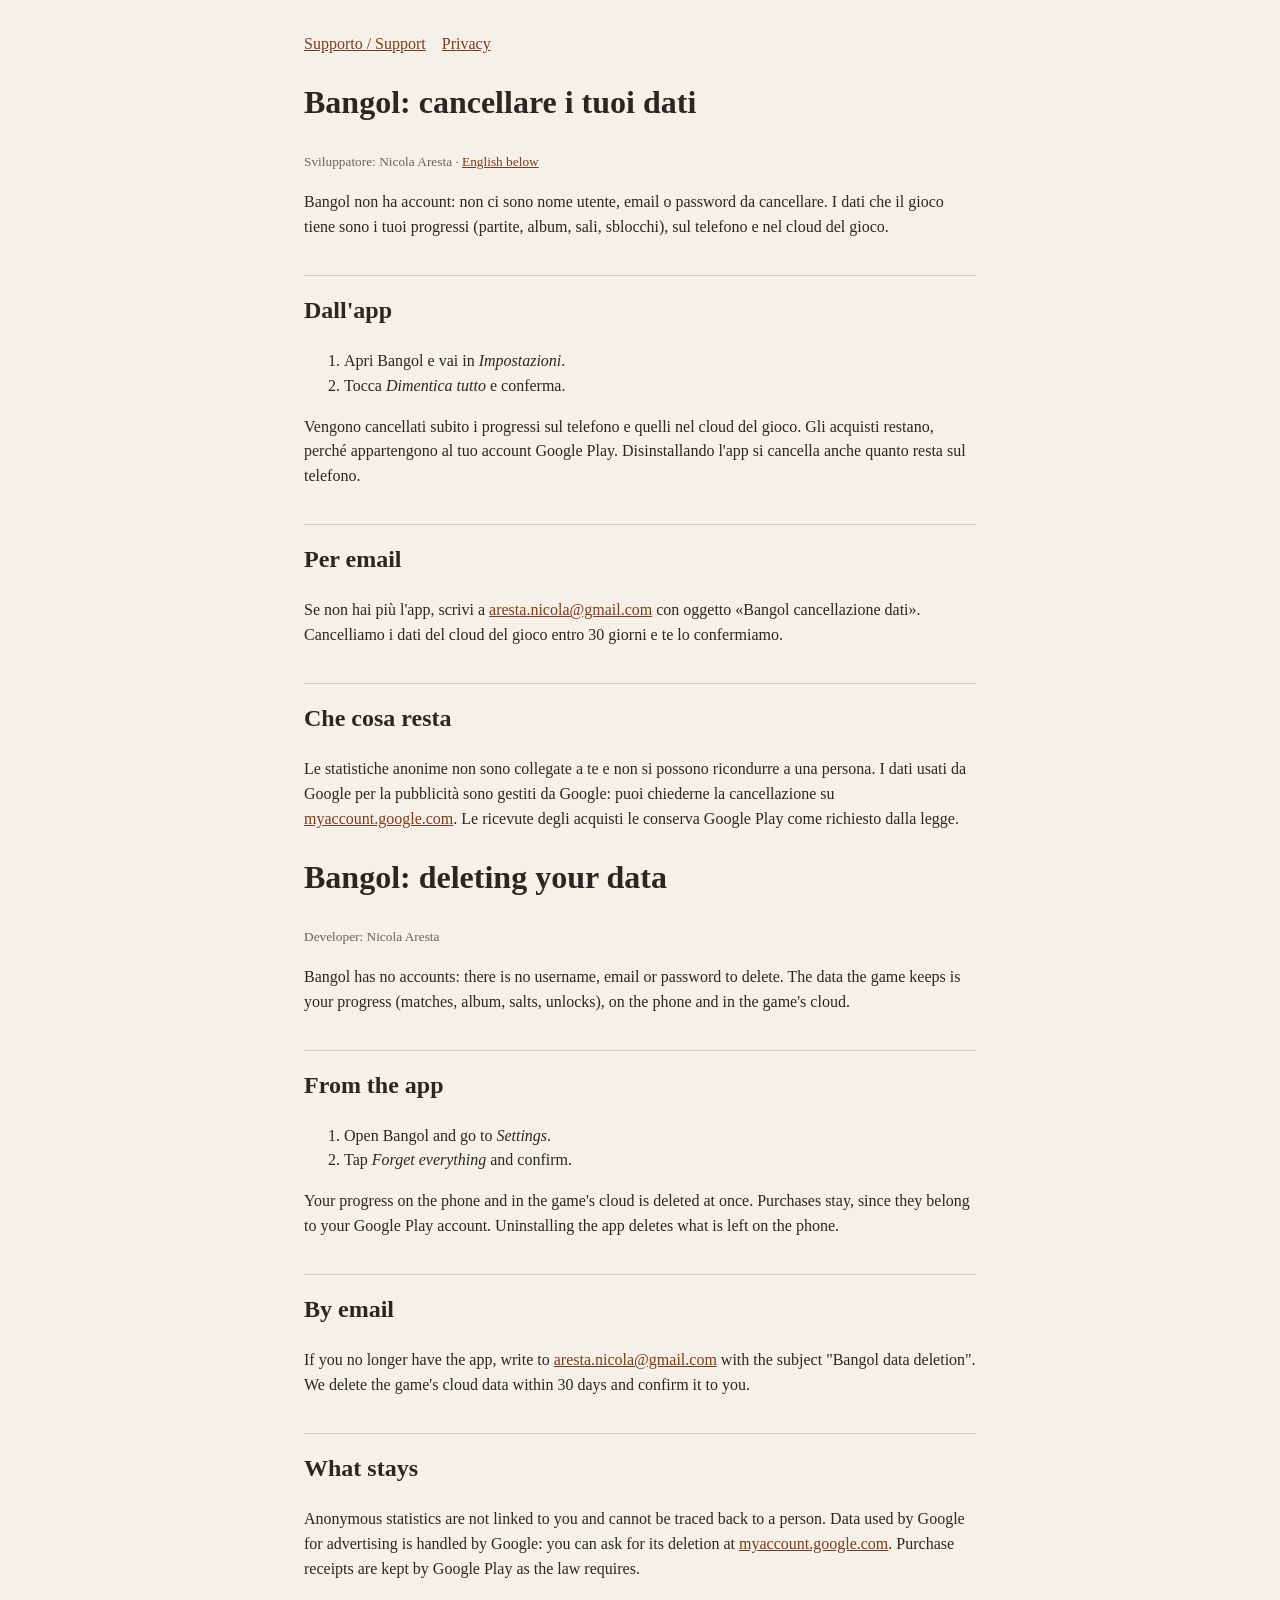
==== delete-data.html @ 6f368846 "Add the data deletion page for Google Play Co-Authored-By: Claude Opus 5.5 <noreply@anthropic.com> C" ====
<!doctype html><html lang="it"><head><meta charset="utf-8"><meta name="viewport" content="width=device-width,initial-scale=1"><title>Bangol – Cancellare i dati</title><link rel="stylesheet" href="style.css"></head><body>
<nav><a href="index.html">Supporto / Support</a><a href="privacy.html">Privacy</a></nav>
<h1>Bangol: cancellare i tuoi dati</h1>
<p><small>Sviluppatore: Nicola Aresta · <a href="#en">English below</a></small></p>
<p>Bangol non ha account: non ci sono nome utente, email o password da cancellare. I dati che il gioco tiene sono i tuoi progressi (partite, album, sali, sblocchi), sul telefono e nel cloud del gioco.</p>
<h2>Dall'app</h2>
<ol>
<li>Apri Bangol e vai in <em>Impostazioni</em>.</li>
<li>Tocca <em>Dimentica tutto</em> e conferma.</li>
</ol>
<p>Vengono cancellati subito i progressi sul telefono e quelli nel cloud del gioco. Gli acquisti restano, perché appartengono al tuo account Google Play. Disinstallando l'app si cancella anche quanto resta sul telefono.</p>
<h2>Per email</h2>
<p>Se non hai più l'app, scrivi a <a href="mailto:aresta.nicola@gmail.com?subject=Bangol%20cancellazione%20dati">aresta.nicola@gmail.com</a> con oggetto «Bangol cancellazione dati». Cancelliamo i dati del cloud del gioco entro 30 giorni e te lo confermiamo.</p>
<h2>Che cosa resta</h2>
<p>Le statistiche anonime non sono collegate a te e non si possono ricondurre a una persona. I dati usati da Google per la pubblicità sono gestiti da Google: puoi chiederne la cancellazione su <a href="https://myaccount.google.com/">myaccount.google.com</a>. Le ricevute degli acquisti le conserva Google Play come richiesto dalla legge.</p>

<h1 id="en">Bangol: deleting your data</h1>
<p><small>Developer: Nicola Aresta</small></p>
<p>Bangol has no accounts: there is no username, email or password to delete. The data the game keeps is your progress (matches, album, salts, unlocks), on the phone and in the game's cloud.</p>
<h2>From the app</h2>
<ol>
<li>Open Bangol and go to <em>Settings</em>.</li>
<li>Tap <em>Forget everything</em> and confirm.</li>
</ol>
<p>Your progress on the phone and in the game's cloud is deleted at once. Purchases stay, since they belong to your Google Play account. Uninstalling the app deletes what is left on the phone.</p>
<h2>By email</h2>
<p>If you no longer have the app, write to <a href="mailto:aresta.nicola@gmail.com?subject=Bangol%20data%20deletion">aresta.nicola@gmail.com</a> with the subject "Bangol data deletion". We delete the game's cloud data within 30 days and confirm it to you.</p>
<h2>What stays</h2>
<p>Anonymous statistics are not linked to you and cannot be traced back to a person. Data used by Google for advertising is handled by Google: you can ask for its deletion at <a href="https://myaccount.google.com/">myaccount.google.com</a>. Purchase receipts are kept by Google Play as the law requires.</p>
</body></html>
---- style.css ----
body{max-width:42rem;margin:2rem auto;padding:0 1rem;font-family:-apple-system,Georgia,serif;line-height:1.55;color:#2b2622;background:#f6f1e8}
h1,h2{font-weight:600}h2{margin-top:2.2rem;border-top:1px solid #d9cfc0;padding-top:1rem}
a{color:#7a3b1e}nav a{margin-right:1rem}small{color:#6b625a}
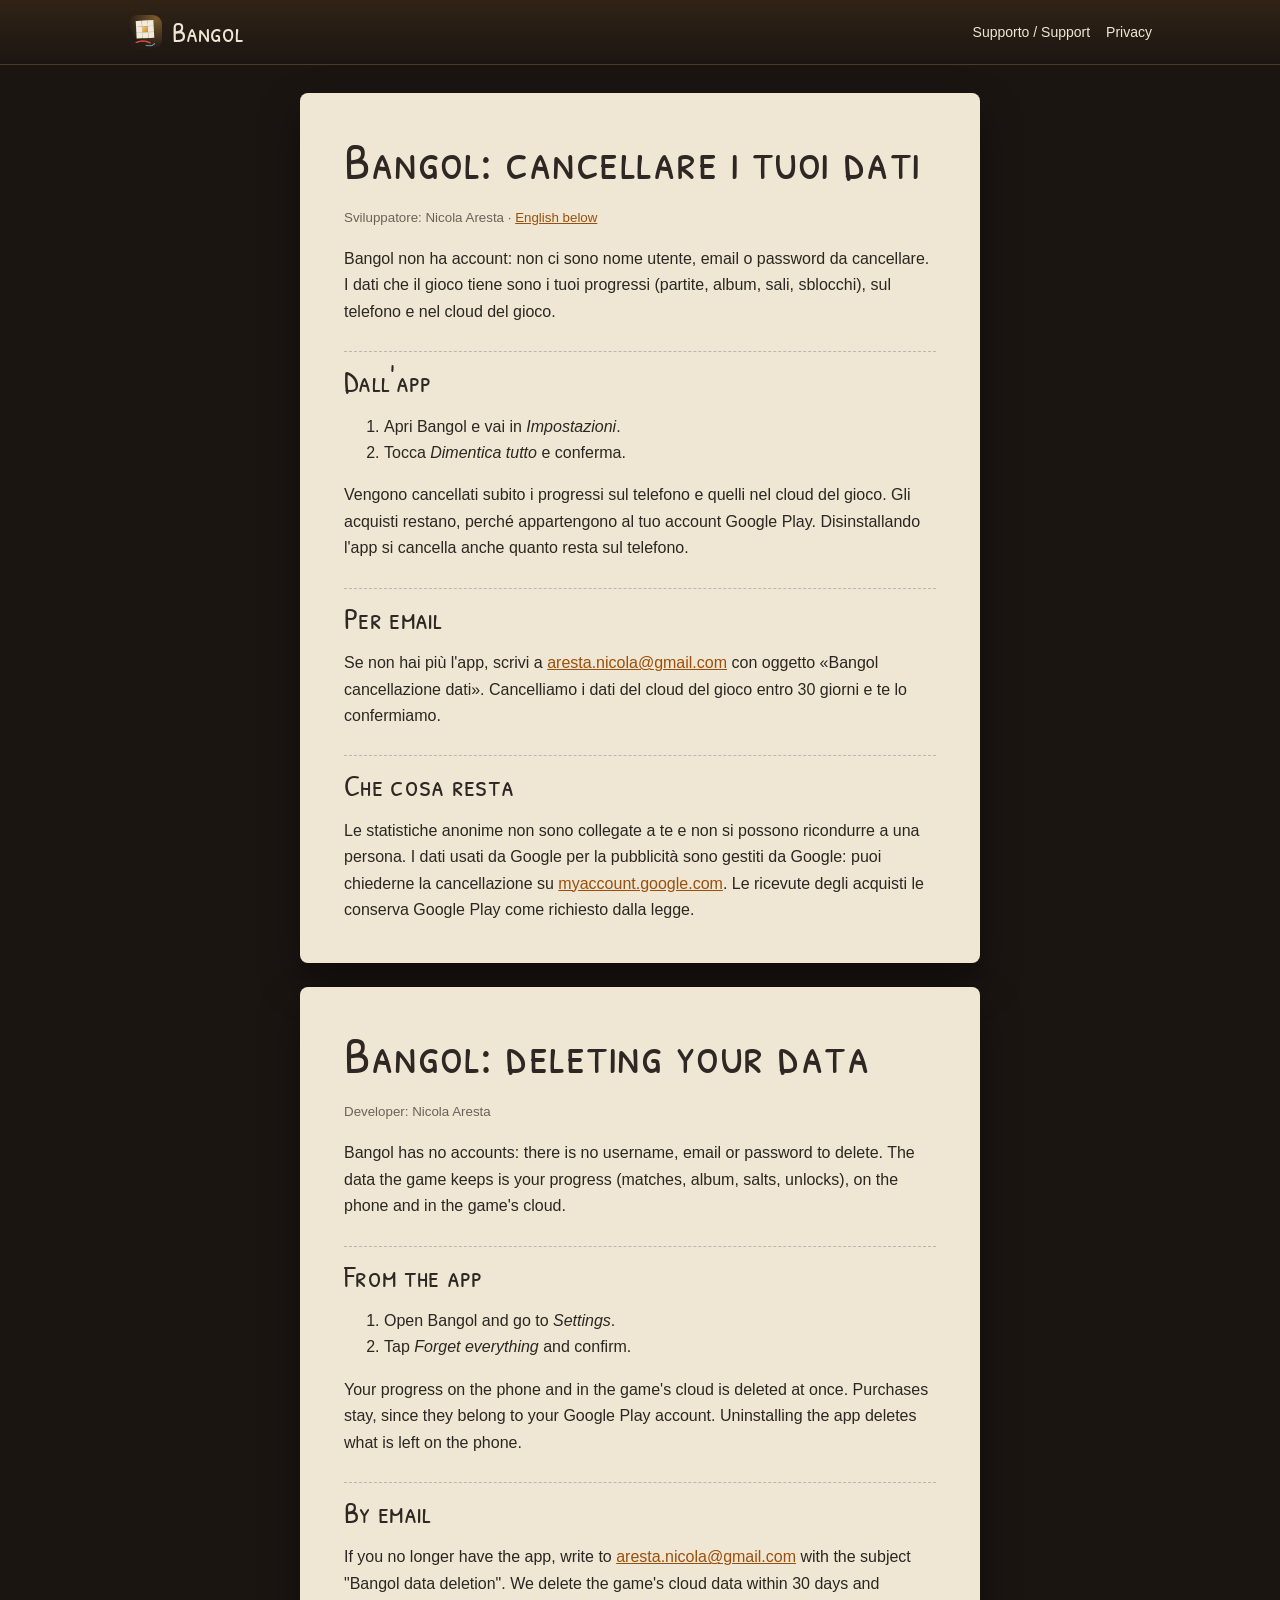
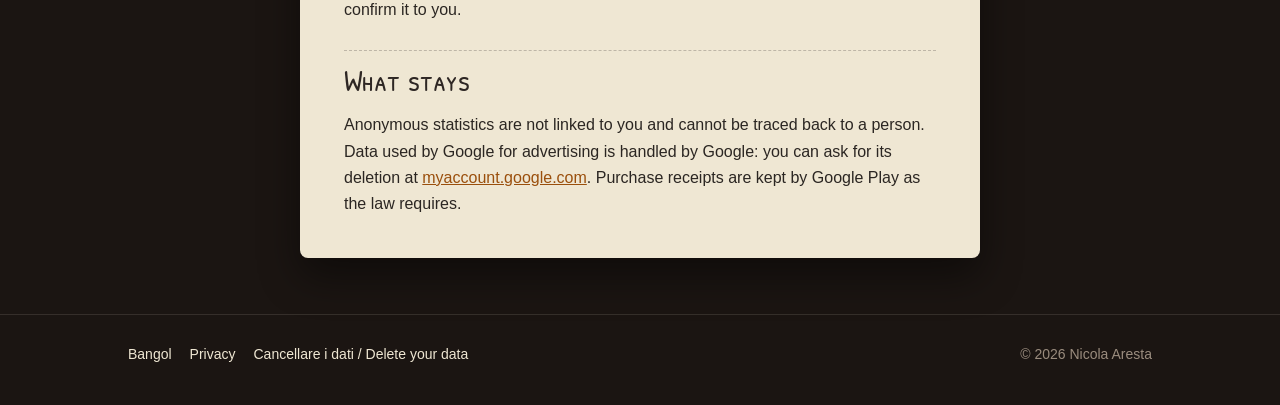
==== commit 934e82a8: "Redesign the site in the game's darkroom style: a landing page, the same look for every page Co-Auth" ====
--- a/delete-data.html
+++ b/delete-data.html
@@ -1,5 +1,8 @@
-<!doctype html><html lang="it"><head><meta charset="utf-8"><meta name="viewport" content="width=device-width,initial-scale=1"><title>Bangol – Cancellare i dati</title><link rel="stylesheet" href="style.css"></head><body>
-<nav><a href="index.html">Supporto / Support</a><a href="privacy.html">Privacy</a></nav>
+<!doctype html><html lang="it"><head><meta charset="utf-8"><meta name="viewport" content="width=device-width,initial-scale=1"><title>Bangol – Cancellare i dati</title><meta name="theme-color" content="#1B1512"><link rel="icon" type="image/png" href="favicon.png"><link rel="apple-touch-icon" href="apple-touch-icon.png"><link rel="stylesheet" href="style.css"></head><body>
+<header class="page-top"><div class="wrap"><a class="brand" href="index.html"><img src="img/icon.webp" alt="" width="34" height="34">Bangol</a>
+<nav aria-label="Pagine / Pages"><a href="index.html#supporto">Supporto / Support</a><a href="privacy.html">Privacy</a></nav></div></header>
+<main class="doc">
+<article class="paper" lang="it">
 <h1>Bangol: cancellare i tuoi dati</h1>
 <p><small>Sviluppatore: Nicola Aresta · <a href="#en">English below</a></small></p>
 <p>Bangol non ha account: non ci sono nome utente, email o password da cancellare. I dati che il gioco tiene sono i tuoi progressi (partite, album, sali, sblocchi), sul telefono e nel cloud del gioco.</p>
@@ -13,8 +16,8 @@
 <p>Se non hai più l'app, scrivi a <a href="mailto:aresta.nicola@gmail.com?subject=Bangol%20cancellazione%20dati">aresta.nicola@gmail.com</a> con oggetto «Bangol cancellazione dati». Cancelliamo i dati del cloud del gioco entro 30 giorni e te lo confermiamo.</p>
 <h2>Che cosa resta</h2>
 <p>Le statistiche anonime non sono collegate a te e non si possono ricondurre a una persona. I dati usati da Google per la pubblicità sono gestiti da Google: puoi chiederne la cancellazione su <a href="https://myaccount.google.com/">myaccount.google.com</a>. Le ricevute degli acquisti le conserva Google Play come richiesto dalla legge.</p>
-
-<h1 id="en">Bangol: deleting your data</h1>
+</article>
+<article class="paper" lang="en"><h1 id="en">Bangol: deleting your data</h1>
 <p><small>Developer: Nicola Aresta</small></p>
 <p>Bangol has no accounts: there is no username, email or password to delete. The data the game keeps is your progress (matches, album, salts, unlocks), on the phone and in the game's cloud.</p>
 <h2>From the app</h2>
@@ -27,4 +30,7 @@
 <p>If you no longer have the app, write to <a href="mailto:aresta.nicola@gmail.com?subject=Bangol%20data%20deletion">aresta.nicola@gmail.com</a> with the subject "Bangol data deletion". We delete the game's cloud data within 30 days and confirm it to you.</p>
 <h2>What stays</h2>
 <p>Anonymous statistics are not linked to you and cannot be traced back to a person. Data used by Google for advertising is handled by Google: you can ask for its deletion at <a href="https://myaccount.google.com/">myaccount.google.com</a>. Purchase receipts are kept by Google Play as the law requires.</p>
+</article>
+</main>
+<footer><div class="wrap"><nav aria-label="Pagine / Pages"><a href="index.html">Bangol</a><a href="privacy.html">Privacy</a><a href="delete-data.html">Cancellare i dati / Delete your data</a></nav><span>© 2026 Nicola Aresta</span></div></footer>
 </body></html>
--- a/style.css
+++ b/style.css
@@ -1,3 +1,164 @@
-body{max-width:42rem;margin:2rem auto;padding:0 1rem;font-family:-apple-system,Georgia,serif;line-height:1.55;color:#2b2622;background:#f6f1e8}
-h1,h2{font-weight:600}h2{margin-top:2.2rem;border-top:1px solid #d9cfc0;padding-top:1rem}
-a{color:#7a3b1e}nav a{margin-right:1rem}small{color:#6b625a}
+/* Bangol — the site dressed as the game: the darkroom's black, the photo paper, the one amber
+   safelight, the grease pencils. Fonts are the app's own (SIL OFL, see fonts/OFL.txt). */
+@font-face{font-family:"Patrick Hand SC";src:url(fonts/PatrickHandSC-Regular.woff2) format("woff2");font-display:swap}
+@font-face{font-family:"DSEG7";src:url(fonts/DSEG7Classic-Bold.woff2) format("woff2");font-display:swap}
+
+:root{
+  --darkroom:#1B1512; --tray:#2B2320; --tray-2:#352B27; --sheet:#EFE7D3; --exposed:#2E2724;
+  --safelight:#F2A33A; --muted:#9A8C7E; --red:#E0392B; --blue:#5A7FA6; --silver:#C0C7CE;
+  --line:rgba(239,231,211,.12); --gutter:16px; --radius:14px;
+  --marker:"Patrick Hand SC","Marker Felt","Comic Sans MS",cursive;
+  --sans:-apple-system,BlinkMacSystemFont,"Segoe UI",Roboto,"Helvetica Neue",Arial,sans-serif;
+  color-scheme:dark;
+}
+*{box-sizing:border-box}
+html{-webkit-text-size-adjust:100%;scroll-behavior:smooth}
+body{margin:0;background:var(--darkroom);color:var(--sheet);font:16px/1.6 var(--sans);overflow-x:hidden}
+img{max-width:100%;height:auto;display:block}
+a{color:var(--safelight)}
+h1,h2,h3{font-family:var(--marker);font-weight:400;line-height:1.05;letter-spacing:.01em;margin:0}
+.wrap{max-width:1080px;margin:0 auto;padding:0 var(--gutter)}
+.kicker{font-size:12px;font-weight:700;letter-spacing:.18em;text-transform:uppercase;color:var(--muted);margin:0 0 10px}
+
+/* Language: Italian first; the switch (or an English browser) shows the English. */
+html:not(.en) .i18n [lang=en]{display:none}
+html.en .i18n [lang=it]{display:none}
+
+/* Top bar */
+.top{position:absolute;inset:0 0 auto 0;z-index:5}
+.top .wrap,.page-top .wrap{display:flex;align-items:center;justify-content:space-between;height:64px;gap:12px}
+.brand{display:flex;align-items:center;gap:10px;color:var(--sheet);text-decoration:none;font:28px var(--marker)}
+.brand img{width:34px;height:34px;border-radius:9px}
+.lang{display:inline-flex;border:1px solid var(--line);border-radius:999px;overflow:hidden;background:rgba(27,21,18,.6)}
+.lang button{all:unset;cursor:pointer;padding:6px 12px;font:600 13px var(--sans);color:var(--muted)}
+html:not(.en) .lang [data-l=it],html.en .lang [data-l=en]{background:var(--safelight);color:var(--darkroom)}
+.lang button:focus-visible{outline:2px solid var(--safelight);outline-offset:-2px}
+
+/* Hero: the room, the lamp lit */
+.hero{position:relative;min-height:100svh;display:flex;align-items:flex-end;overflow:hidden;isolation:isolate}
+.hero .art{position:absolute;inset:0;z-index:-2;background:url(img/room.webp) center 22%/cover no-repeat}
+.hero::before{content:"";position:absolute;inset:0;z-index:-1;
+  background:linear-gradient(180deg,rgba(27,21,18,.55) 0%,rgba(27,21,18,0) 18%,rgba(27,21,18,.1) 40%,rgba(27,21,18,.9) 66%,var(--darkroom) 100%)}
+.glow{position:absolute;z-index:-1;width:80vmax;height:80vmax;left:42%;top:12%;transform:translate(-50%,-50%);
+  background:radial-gradient(closest-side,rgba(242,163,58,.30),rgba(242,163,58,0));pointer-events:none;animation:breathe 6s ease-in-out infinite}
+@keyframes breathe{50%{opacity:.55}}
+.hero .wrap{padding-top:96px;padding-bottom:48px;width:100%}
+.hero h1{font-size:clamp(88px,26vw,176px);color:var(--sheet);text-shadow:0 0 40px rgba(242,163,58,.35),0 4px 0 rgba(0,0,0,.35)}
+.tagline{font:clamp(28px,7vw,42px)/1.1 var(--marker);color:var(--safelight);margin:4px 0 14px}
+.lede{max-width:34rem;font-size:17px;color:rgba(239,231,211,.9);margin:0 0 26px}
+.stores{display:flex;flex-wrap:wrap;gap:12px}
+.store{display:inline-flex;align-items:center;gap:12px;flex:1 1 200px;max-width:260px;padding:11px 18px 11px 14px;border-radius:12px;text-decoration:none;
+  background:var(--sheet);color:var(--darkroom);box-shadow:0 6px 0 rgba(0,0,0,.35);transition:transform .15s ease,box-shadow .15s ease}
+.store:hover{transform:translateY(-2px);box-shadow:0 8px 0 rgba(0,0,0,.35)}
+.store:active{transform:translateY(2px);box-shadow:0 3px 0 rgba(0,0,0,.35)}
+.store.amber{background:var(--safelight)}
+.store svg{width:26px;height:26px;flex:none}
+.store small{display:block;font:600 11px/1.1 var(--sans);letter-spacing:.04em;opacity:.75}
+.store b{display:block;font:700 19px/1.15 var(--sans)}
+.store:focus-visible{outline:3px solid var(--sheet);outline-offset:3px}
+
+/* Sections */
+section{padding:64px 0}
+.section-title{font-size:clamp(42px,10vw,64px);margin-bottom:10px}
+.section-lede{max-width:40rem;color:rgba(239,231,211,.82);margin:0 0 30px;font-size:17px}
+
+/* How it plays: three frames of a contact sheet */
+.sheet{background:var(--sheet);color:var(--exposed);border-radius:6px;padding:26px 14px 26px;position:relative;
+  box-shadow:0 18px 40px rgba(0,0,0,.45);transform:rotate(-.6deg)}
+.sheet::before,.sheet::after{content:"";position:absolute;left:12px;right:12px;height:9px;
+  background:repeating-linear-gradient(90deg,var(--exposed) 0 14px,transparent 14px 24px);opacity:.85;border-radius:2px}
+.sheet::before{top:8px}.sheet::after{bottom:8px}
+.frames{display:grid;gap:12px;grid-template-columns:1fr}
+.frame{border:3px solid var(--exposed);border-radius:3px;padding:16px;background:#F6F0E1;display:grid;grid-template-columns:auto 1fr;gap:14px;align-items:start}
+.frame .n{font:24px/1 "DSEG7",monospace;color:var(--red);padding-top:4px}
+.frame h3{font-size:30px;color:var(--exposed);margin-bottom:4px}
+.frame p{margin:0;font-size:15.5px;color:#4a403b}
+.frame:nth-child(2) .n{color:var(--blue)}
+.frame:nth-child(3) .n{color:#b86f12}
+.mark{display:block;height:6px;border-radius:6px;margin-top:12px}
+.mark.r{width:64%;background:var(--red);transform:rotate(-1.5deg)}.mark.b{width:48%;background:var(--blue);transform:rotate(1deg)}.mark.a{width:56%;background:var(--safelight);transform:rotate(-.5deg)}
+
+/* Screens strip */
+.strip{display:flex;gap:16px;overflow-x:auto;scroll-snap-type:x mandatory;padding:4px var(--gutter) 22px;margin:0 calc(-1 * var(--gutter));
+  scrollbar-width:thin;scrollbar-color:var(--tray-2) transparent;-webkit-overflow-scrolling:touch}
+.strip figure{margin:0;flex:0 0 auto;width:min(62vw,250px);scroll-snap-align:center}
+.strip img{width:100%;height:auto;aspect-ratio:1320/2868;border-radius:18px;background:var(--tray);box-shadow:0 14px 30px rgba(0,0,0,.5)}
+.strip:focus-visible{outline:2px solid var(--safelight);outline-offset:4px}
+.strip-hint{font-size:13px;color:var(--muted);margin:0}
+
+/* Modes: the objects of the room */
+.modes{display:grid;grid-template-columns:repeat(2,minmax(0,1fr));gap:12px}
+.mode{background:var(--tray);border:1px solid var(--line);border-radius:var(--radius);padding:14px 14px 18px;display:flex;flex-direction:column;gap:8px;position:relative;overflow:hidden}
+.mode .pic{height:112px;display:flex;align-items:flex-end;justify-content:center;position:relative}
+.mode .pic::before{content:"";position:absolute;inset:6% 10%;background:radial-gradient(closest-side,rgba(242,163,58,.30),transparent)}
+.mode .pic img{max-height:112px;max-width:100%;width:auto;position:relative;object-fit:contain;filter:brightness(1.2) drop-shadow(0 6px 10px rgba(0,0,0,.5))}
+.mode h3{font-size:26px;color:var(--sheet)}
+.mode p{margin:0;font-size:14.5px;color:rgba(239,231,211,.78);line-height:1.5}
+
+/* Fair */
+.fair{display:grid;gap:26px;align-items:center}
+.fair ul{list-style:none;margin:0;padding:0;display:grid;gap:14px}
+.fair li{display:grid;grid-template-columns:26px 1fr;gap:12px;align-items:start;font-size:16px}
+.fair li::before{content:"";width:22px;height:22px;margin-top:1px;border-radius:50%;border:3px solid var(--safelight);
+  background:radial-gradient(circle,var(--safelight) 0 3px,transparent 4px)}
+.jar{width:80px;margin:0 0 18px;filter:drop-shadow(0 0 24px rgba(242,163,58,.35))}
+.door{border-radius:var(--radius);overflow:hidden;position:relative;border:1px solid var(--line);margin:0}
+.door img{width:100%;aspect-ratio:3/2;object-fit:cover}
+.door figcaption{position:absolute;left:0;right:0;bottom:0;padding:48px 18px 16px;background:linear-gradient(transparent,rgba(27,21,18,.95))}
+.door h3{font-size:34px}
+.door p{margin:2px 0 0;color:rgba(239,231,211,.88);font-size:15px}
+
+/* Maker and support */
+.maker{display:grid;gap:18px;align-items:center}
+.maker img{width:96px;border-radius:22px;box-shadow:0 10px 30px rgba(0,0,0,.5)}
+.maker blockquote{margin:0;font:clamp(28px,6.5vw,38px)/1.2 var(--marker);color:var(--sheet)}
+.maker blockquote .hl{color:var(--safelight)}
+.card{background:var(--tray);border:1px solid var(--line);border-radius:var(--radius);padding:24px 20px}
+.card h2{font-size:40px;margin-bottom:8px}
+.card p{margin:0 0 14px;color:rgba(239,231,211,.86)}
+.mail{display:inline-block;font:700 16px var(--sans);color:var(--darkroom);background:var(--safelight);padding:10px 16px;border-radius:10px;text-decoration:none;overflow-wrap:anywhere}
+.mail:focus-visible{outline:3px solid var(--sheet);outline-offset:3px}
+
+/* Footer */
+footer{border-top:1px solid var(--line);padding:28px 0 40px;color:var(--muted);font-size:14px}
+footer .wrap{display:flex;flex-wrap:wrap;gap:14px 22px;align-items:center;justify-content:space-between}
+footer nav{display:flex;flex-wrap:wrap;gap:8px 18px}
+footer a{color:var(--sheet);text-decoration:none}
+footer a:hover{color:var(--safelight)}
+
+/* Text pages: privacy, deletion, the store link */
+.page-top{border-bottom:1px solid var(--line);background:linear-gradient(180deg,rgba(242,163,58,.10),transparent)}
+.page-top nav{display:flex;gap:16px;font-size:14px}
+.page-top nav a{color:var(--sheet);text-decoration:none}
+.page-top nav a:hover,.page-top nav a[aria-current]{color:var(--safelight)}
+.doc{max-width:46rem;margin:28px auto 56px;padding:0 var(--gutter)}
+.paper{background:var(--sheet);color:#2b2622;border-radius:8px;padding:26px 20px 14px;box-shadow:0 18px 40px rgba(0,0,0,.45)}
+.paper + .paper{margin-top:24px}
+.paper h1{font-size:clamp(38px,9vw,52px);color:var(--exposed);margin:0 0 6px}
+.paper h2{font-size:30px;color:var(--exposed);margin:26px 0 6px;padding-top:14px;border-top:1px dashed rgba(46,39,36,.25)}
+.paper p,.paper li{font-size:16px;line-height:1.65}
+.paper a{color:#9a4f0c}
+.paper small{color:#6b625a}
+.paper .stores{margin:18px 0 10px}
+
+@media (min-width:720px){
+  :root{--gutter:28px}
+  section{padding:88px 0}
+  .frames{grid-template-columns:repeat(3,1fr)}
+  .frame{grid-template-columns:1fr}
+  .modes{grid-template-columns:repeat(3,minmax(0,1fr));gap:16px}
+  .mode .pic{height:140px}.mode .pic img{max-height:140px}
+  .fair{grid-template-columns:1fr 1.1fr;gap:44px}
+  .maker{grid-template-columns:auto 1fr;gap:28px}
+  .hero{align-items:center}
+  .hero .art{left:34%;background-position:center 22%}
+  .hero::before{background:linear-gradient(90deg,var(--darkroom) 32%,rgba(27,21,18,.55) 50%,rgba(27,21,18,0) 72%),
+    linear-gradient(180deg,rgba(27,21,18,.45) 0%,transparent 22%,transparent 72%,var(--darkroom) 100%)}
+  .glow{left:66%;top:14%}
+  .paper{padding:40px 44px 24px}
+}
+@media (prefers-reduced-motion:reduce){
+  html{scroll-behavior:auto}
+  .glow{animation:none}
+  .store{transition:none}
+}
